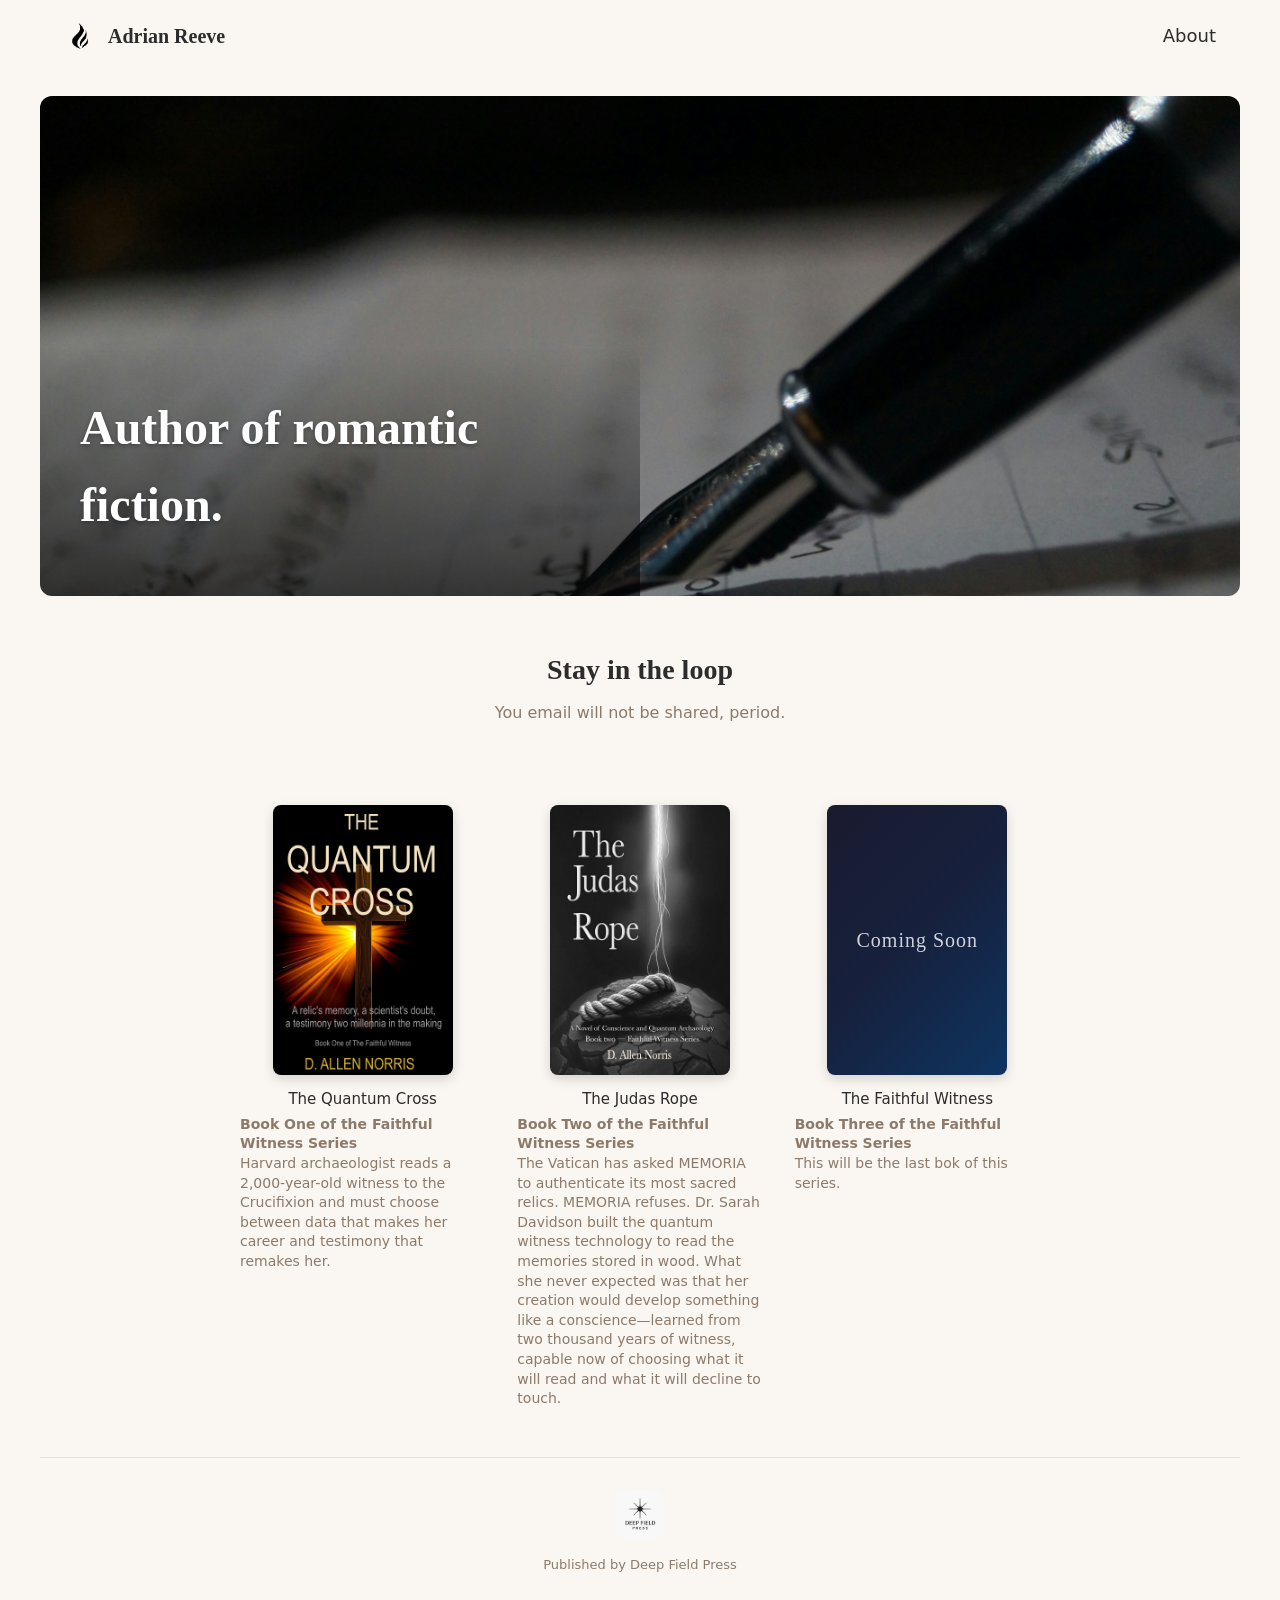
==== index.html @ f6443cd3 "init" ====
<!DOCTYPE html>
<html lang="en">
<head>
    <meta charset="UTF-8">
    <meta name="viewport" content="width=device-width, initial-scale=1.0">
    <title>Adrian Reeve — Thinker, Storyteller, Author</title>
    <meta name="description" content="Adrian Reeve is the author of the Faithful Witness Series — fiction exploring faith, science, and consciousness. Books include Roots in Stone and The Judas Rope.">
    <meta name="keywords" content="Adrian Reeve, author, Roots in Stone, The Judas Rope, The Faithful Witness, Faithful Witness Series, fiction, literary fiction, speculative fiction, faith and science, consciousness, Catholic fiction, archaeology fiction, books, ebooks, paperback, Deep Field Press, Amazon KDP">
    <meta name="author" content="Adrian Reeve">
    <meta property="og:title" content="Adrian Reeve — Thinker, Storyteller, Author">
    <meta property="og:description" content="Author of the Faithful Witness Series — Roots in Stone, The Judas Rope. Fiction exploring faith, science, and consciousness.">
    <meta property="og:type" content="website">
    <meta property="og:image" content="assets/noBgBlackIcon.png">
    <meta name="twitter:card" content="summary">
    <meta name="twitter:title" content="Adrian Reeve — Thinker, Storyteller, Author">
    <meta name="twitter:description" content="Author of the Faithful Witness Series — Roots in Stone, The Judas Rope. Fiction exploring faith, science, and consciousness.">
    <link rel="stylesheet" href="styles.css">
    <link rel="icon" type="image/png" href="assets/favicon.png">
</head>
<body>
    <header class="site-header">
        <div class="header-left">
            <img src="assets/noBgBlackIcon.png" alt="Adrian Reeve logo" class="logo">
            <span class="site-title">Adrian Reeve</span>
        </div>
        <nav class="header-nav">
            <a href="javascript:void(0)" class="nav-link" onclick="document.getElementById('about-modal').classList.add('active');document.body.style.overflow='hidden';">About</a>
        </nav>
    </header>

    <main>
        <section class="hero">
            <div class="hero-overlay">
                <h1 class="hero-heading">Author of romantic fiction.</h1>
        </section>
        <section class="newsletter">
            <h2 class="newsletter-heading">Stay in the loop</h2>
            <p class="newsletter-text">You email will not be shared, period.</p>
            <div class="newsletter-form" id="newsletter-form">
                <!-- MailerLite Universal -->
                <script>(function(w,d,e,u,f,l,n){w[f]=w[f]||function(){(w[f].q=w[f].q||[]).push(arguments);},l=d.createElement(e),l.async=1,l.src=u,n=d.getElementsByTagName(e)[0],n.parentNode.insertBefore(l,n);})(window,document,'script','https://assets.mailerlite.com/js/universal.js','ml');ml('account', '2370300');</script>
                <!-- End MailerLite Universal -->
                <div class="ml-embedded" data-form="SeVfZH"></div>
            </div>
        </section>
        <section class="books">
            <div class="books-grid" id="books-grid">
                <!-- Books loaded dynamically from books/index.json -->
            </div>
        </section>

    </main>

    <footer class="site-footer">
        <a href="dfp.html" class="footer-link">
            <img src="assets/DeepFieldPress_Logo.jpg" alt="Deep Field Press logo" class="footer-logo">
        </a>
        <p class="footer-text">Published by Deep Field Press</p>
    </footer>

    <script src="books-data.js"></script>
    <script src="books.js"></script>

    <!-- About Modal -->
    <div class="modal-overlay" id="about-modal">
        <div class="modal-content">
            <button class="modal-close" id="modal-close" aria-label="Close">&times;</button>
            <h2 class="modal-heading">About</h2>
            <div class="modal-body">
                <p><b>Adrian Reeve</b> has always been drawn to the spaces where certainty frays—where the equations stop yielding answers and the questions begin. A lifelong fascination with science shaped an early view of the world as mechanism: elegant, deterministic, governed by laws that could be tested and known. That foundation held until it didn't. Something in the strangeness of the data—perhaps the observer effect, perhaps the fine-tuning problem, perhaps simply the stubborn mystery of consciousness—refused to resolve into matter alone.<br><br>The path to Catholicism was not a retreat from rigor but an extension of it. The Church's own history with science (Gregor Mendel in genetics, Georges Lemaître proposing the Big Bang, the Vatican Observatory still scanning the sky) offered permission to believe that faith and inquiry could coexist, even sharpen each other. The conversion was intellectual before it was devotional, and it remains both.</p>
            </div>
        </div>
    </div>

    <script>
    document.addEventListener('DOMContentLoaded', function() {
        var modal = document.getElementById('about-modal');
        var closeBtn = document.getElementById('modal-close');

        if (!modal || !closeBtn) return;

        closeBtn.addEventListener('click', function() {
            modal.classList.remove('active');
            document.body.style.overflow = '';
        });

        modal.addEventListener('click', function(e) {
            if (e.target === modal) {
                modal.classList.remove('active');
                document.body.style.overflow = '';
            }
        });

        document.addEventListener('keydown', function(e) {
            if (e.key === 'Escape' && modal.classList.contains('active')) {
                modal.classList.remove('active');
                document.body.style.overflow = '';
            }
        });
    });
    </script>
</body>
</html>
---- styles.css ----
/* ==========================================================================
   styles.css — Adrian Reeve Author Website
   ========================================================================== */

/* ==========================================================================
   Reset / Base
   ========================================================================== */

*,
*::before,
*::after {
    box-sizing: border-box;
}

:root {
    --color-bg: #faf6f1;
    --color-text: #2c2c2c;
    --color-white: #ffffff;
    --color-accent: #6b4c3b;
    --color-muted: #8c7b6b;
}

body {
    margin: 0;
    padding: 0;
    background-color: var(--color-bg);
    color: var(--color-text);
    font-family: system-ui, -apple-system, 'Segoe UI', Roboto, sans-serif;
    font-size: 18px;
    line-height: 1.6;
}

/* ==========================================================================
   Typography
   ========================================================================== */

h1, h2, h3, h4, h5, h6,
.site-title {
    font-family: Georgia, 'Times New Roman', Times, serif;
}

/* ==========================================================================
   Layout
   ========================================================================== */

.container {
    max-width: 1200px;
    margin-left: auto;
    margin-right: auto;
    padding-left: 24px;
    padding-right: 24px;
}

/* ==========================================================================
   Header
   ========================================================================== */

.site-header {
    display: flex;
    justify-content: space-between;
    align-items: center;
    max-width: 1200px;
    margin: 0 auto;
    padding: 20px 24px;
}

.header-left {
    display: flex;
    align-items: center;
    gap: 12px;
}

.logo {
    width: 32px;
    height: 32px;
    object-fit: contain;
}

.site-title {
    font-weight: bold;
    font-size: 20px;
}

.nav-link {
    text-decoration: none;
    color: var(--color-text);
    transition: color 0.2s ease;
}

.nav-link:hover {
    color: var(--color-accent);
}

.nav-link:focus-visible {
    outline: 2px solid var(--color-accent);
    outline-offset: 2px;
    border-radius: 2px;
}

/* ==========================================================================
   Hero
   ========================================================================== */

.hero {
    max-width: 1200px;
    margin: 24px auto;
    min-height: 500px;
    border-radius: 12px;
    overflow: hidden;
    position: relative;
    background-color: #1a1a2e;
    background-image: url('assets/beku-kanomi-iqP50nJaLKk-unsplash.jpg');
    background-size: cover;
    background-position: center;
    background-repeat: no-repeat;
}

.hero-overlay {
    position: absolute;
    bottom: 0;
    left: 0;
    width: 50%;
    padding: 40px;
    display: flex;
    flex-direction: column;
    justify-content: flex-end;
    background: linear-gradient(to top, rgba(0, 0, 0, 0.6), transparent);
    border-radius: 0 0 0 12px;
    min-height: 50%;
}

.hero-heading {
    font-family: Georgia, 'Times New Roman', Times, serif;
    font-size: 48px;
    color: var(--color-white);
    margin: 0 0 12px;
    text-shadow: 0 2px 4px rgba(0, 0, 0, 0.3);
}

.hero-subtitle {
    font-size: 18px;
    color: var(--color-white);
    margin: 0;
    line-height: 1.5;
}

/* ==========================================================================
   Newsletter
   ========================================================================== */

.newsletter {
    max-width: 700px;
    margin: 32px auto;
    padding: 20px 24px;
    text-align: center;
}

.newsletter-heading {
    font-size: 28px;
    margin: 0 0 8px;
    color: var(--color-text);
}

.newsletter-text {
    font-size: 16px;
    color: var(--color-muted);
    margin: 0 0 12px;
    line-height: 1.5;
}

.newsletter-form {
    max-width: 500px;
    margin: 0 auto;
}

/* MailerLite form overrides — shrink and simplify */
.newsletter-form .ml-form-embedWrapper {
    background-color: transparent !important;
    border: none !important;
    box-shadow: none !important;
}

.newsletter-form .ml-form-embedContent {
    display: none !important;
}

.newsletter-form .ml-form-embedBody {
    padding: 0 !important;
}

.newsletter-form .ml-form-formContent {
    margin-bottom: 0 !important;
    padding-bottom: 8px !important;
}

.newsletter-form .ml-form-embedSubmit {
    margin: 0 0 8px !important;
}

.newsletter-form .ml-form-checkboxRow {
    margin-bottom: 4px !important;
}

.newsletter-form .ml-form-checkboxRow .label-description,
.newsletter-form .ml-form-checkboxRow .label-description p {
    font-size: 11px !important;
    line-height: 16px !important;
}

.newsletter-form .ml-form-embedWrapper .ml-form-successBody {
    padding: 10px 0 !important;
}

/* ==========================================================================
   Books
   ========================================================================== */

.books {
    max-width: 1200px;
    margin: 48px auto;
    padding: 0 24px;
    background-color: var(--color-bg);
}

.books-heading {
    font-size: 32px;
    margin: 0 0 32px;
    color: var(--color-text);
}

.books-grid {
    display: grid;
    grid-template-columns: repeat(3, 1fr);
    gap: 32px;
    max-width: 800px;
    margin: 0 auto;
}

.book-card {
    text-align: center;
}

.book-cover {
    width: 100%;
    max-width: 180px;
    aspect-ratio: 2 / 3;
    border-radius: 8px;
    overflow: hidden;
    box-shadow: 0 4px 12px rgba(0, 0, 0, 0.15);
    transition: box-shadow 0.2s ease, transform 0.2s ease;
    margin: 0 auto;
}

.book-cover--coming-soon {
    display: flex;
    align-items: center;
    justify-content: center;
    background: linear-gradient(135deg, #1a1a2e, #16213e, #0f3460);
}

.book-cover--coming-soon span {
    font-family: Georgia, 'Times New Roman', Times, serif;
    font-size: 20px;
    color: var(--color-white);
    opacity: 0.8;
    letter-spacing: 1px;
}

.book-cover img {
    width: 100%;
    height: 100%;
    object-fit: cover;
}

.book-title {
    margin: 12px 0 4px;
    font-size: 15px;
    color: var(--color-text);
    font-weight: 500;
}

.book-description {
    margin: 0;
    font-size: 14px;
    color: var(--color-muted);
    line-height: 1.4;
    text-align: left;
}

.book-link {
    text-decoration: none;
    color: inherit;
    display: block;
}

.book-link:hover .book-cover {
    box-shadow: 0 6px 20px rgba(0, 0, 0, 0.25);
    transform: translateY(-2px);
}

.book-cover {
    transition: box-shadow 0.2s ease, transform 0.2s ease;
}

/* ==========================================================================
   Footer
   ========================================================================== */

.site-footer {
    max-width: 1200px;
    margin: 48px auto 0;
    padding: 32px 24px;
    text-align: center;
    border-top: 1px solid rgba(0, 0, 0, 0.08);
}

.footer-link {
    display: inline-block;
}

.footer-logo {
    width: 48px;
    height: auto;
    margin-bottom: 8px;
    border-radius: 4px;
}

.footer-text {
    font-size: 13px;
    color: var(--color-muted);
    margin: 0;
}

/* ==========================================================================
   DFP Page
   ========================================================================== */

.dfp-content {
    max-width: 800px;
    margin: 48px auto;
    padding: 0 24px;
}

.dfp-heading {
    font-size: 36px;
    margin: 0 0 24px;
}

.dfp-subheading {
    font-size: 22px;
    margin: 32px 0 12px;
    color: var(--color-text);
}

.dfp-text {
    font-size: 18px;
    line-height: 1.6;
    color: var(--color-text);
    margin: 0 0 16px;
}

/* ==========================================================================
   About Modal
   ========================================================================== */

.modal-overlay {
    position: fixed;
    top: 0;
    left: 0;
    width: 100%;
    height: 100%;
    background: rgba(0, 0, 0, 0.6);
    z-index: 1000;
    display: flex;
    align-items: center;
    justify-content: center;
    padding: 24px;
    opacity: 0;
    visibility: hidden;
    pointer-events: none;
    transition: opacity 0.2s ease, visibility 0.2s ease;
}

.modal-overlay.active {
    opacity: 1;
    visibility: visible;
    pointer-events: auto;
}

.modal-content {
    background: var(--color-bg);
    border-radius: 12px;
    padding: 40px;
    max-width: 600px;
    width: 100%;
    max-height: 80vh;
    overflow-y: auto;
    position: relative;
    box-shadow: 0 20px 60px rgba(0, 0, 0, 0.3);
}

.modal-close {
    position: absolute;
    top: 16px;
    right: 16px;
    background: none;
    border: none;
    font-size: 28px;
    color: var(--color-muted);
    cursor: pointer;
    line-height: 1;
    padding: 4px 8px;
}

.modal-close:hover {
    color: var(--color-text);
}

.modal-heading {
    font-size: 24px;
    margin: 0 0 16px;
    color: var(--color-text);
}

.modal-body {
    font-size: 16px;
    line-height: 1.6;
    color: var(--color-text);
}

.modal-body p {
    margin: 0 0 12px;
}

.modal-body p:last-child {
    margin: 0;
}

/* ==========================================================================
   Responsive
   ========================================================================== */

@media (max-width: 767px) {
    body {
        overflow-x: hidden;
    }

    .site-header {
        padding: 16px 16px;
        gap: 8px;
    }

    .header-left {
        gap: 8px;
    }

    .site-title {
        font-size: 18px;
    }

    .hero {
        margin: 16px;
        border-radius: 8px;
        min-height: 450px;
    }

    .hero-overlay {
        width: 100%;
        padding: 24px;
        border-radius: 0 0 8px 8px;
    }

    .hero-heading {
        font-size: 28px;
    }

    .hero-subtitle {
        font-size: 16px;
    }

    .books {
        padding: 0 16px;
        margin: 32px auto;
    }

    .books-heading {
        font-size: 24px;
    }

    .books-grid {
        grid-template-columns: repeat(2, 1fr);
        gap: 20px;
    }
}

/* ==========================================================================
   Status Badges
   ========================================================================== */

.badge {
    display: inline-block;
    padding: 4px 12px;
    border-radius: 20px;
    font-size: 12px;
    font-weight: 600;
    text-transform: uppercase;
    letter-spacing: 0.5px;
}

.badge--coming-soon {
    background: #ffc107;
    color: white;
}

.badge--available {
    background: #28a745;
    color: white;
}
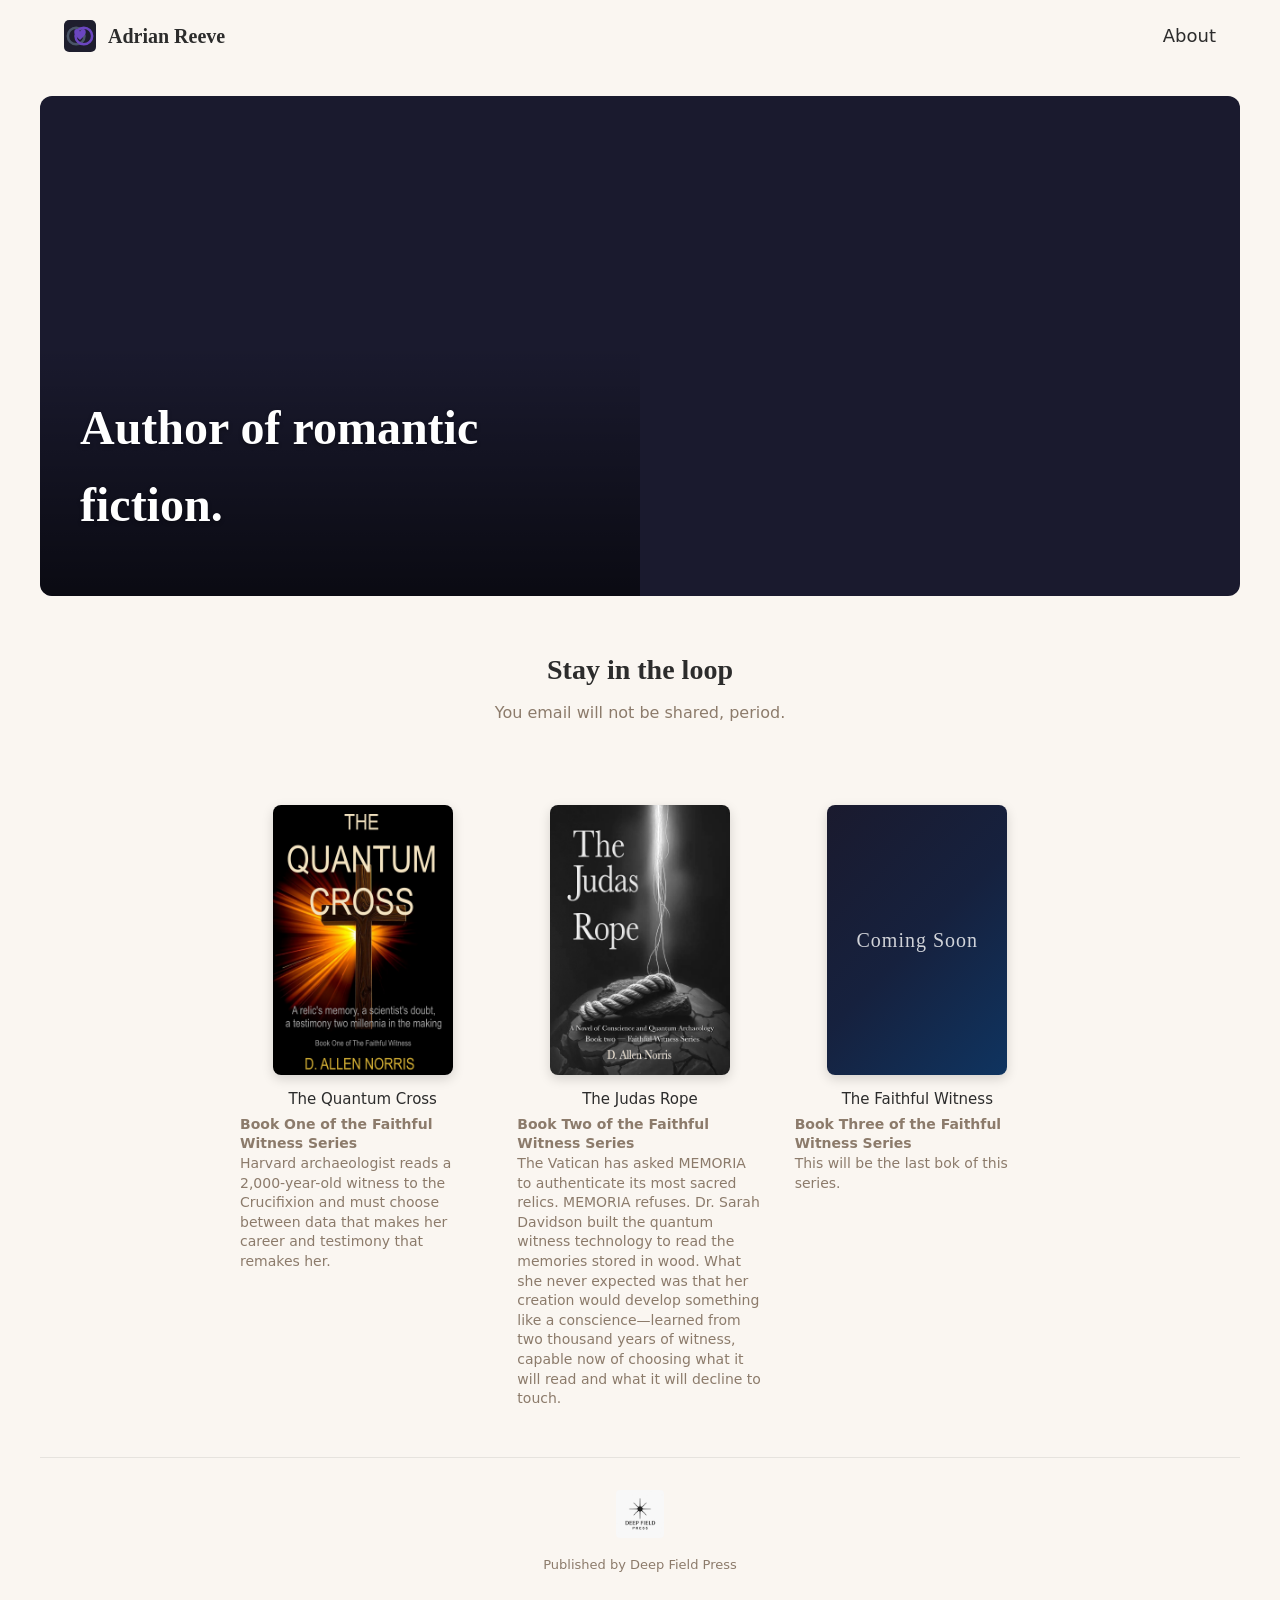
==== commit 2e5be575: "changed icons" ====
--- a/index.html
+++ b/index.html
@@ -10,17 +10,17 @@
     <meta property="og:title" content="Adrian Reeve — Thinker, Storyteller, Author">
     <meta property="og:description" content="Author of the Faithful Witness Series — Roots in Stone, The Judas Rope. Fiction exploring faith, science, and consciousness.">
     <meta property="og:type" content="website">
-    <meta property="og:image" content="assets/noBgBlackIcon.png">
+    <meta property="og:image" content="assets/favicon.svg">
     <meta name="twitter:card" content="summary">
     <meta name="twitter:title" content="Adrian Reeve — Thinker, Storyteller, Author">
     <meta name="twitter:description" content="Author of the Faithful Witness Series — Roots in Stone, The Judas Rope. Fiction exploring faith, science, and consciousness.">
     <link rel="stylesheet" href="styles.css">
-    <link rel="icon" type="image/png" href="assets/favicon.png">
+    <link rel="icon" type="image/svg+xml" href="assets/favicon.svg">
 </head>
 <body>
     <header class="site-header">
         <div class="header-left">
-            <img src="assets/noBgBlackIcon.png" alt="Adrian Reeve logo" class="logo">
+            <img src="assets/favicon.svg" alt="Adrian Reeve logo" class="logo">
             <span class="site-title">Adrian Reeve</span>
         </div>
         <nav class="header-nav">
--- a/styles.css
+++ b/styles.css
@@ -109,7 +109,6 @@
     overflow: hidden;
     position: relative;
     background-color: #1a1a2e;
-    background-image: url('assets/beku-kanomi-iqP50nJaLKk-unsplash.jpg');
     background-size: cover;
     background-position: center;
     background-repeat: no-repeat;
